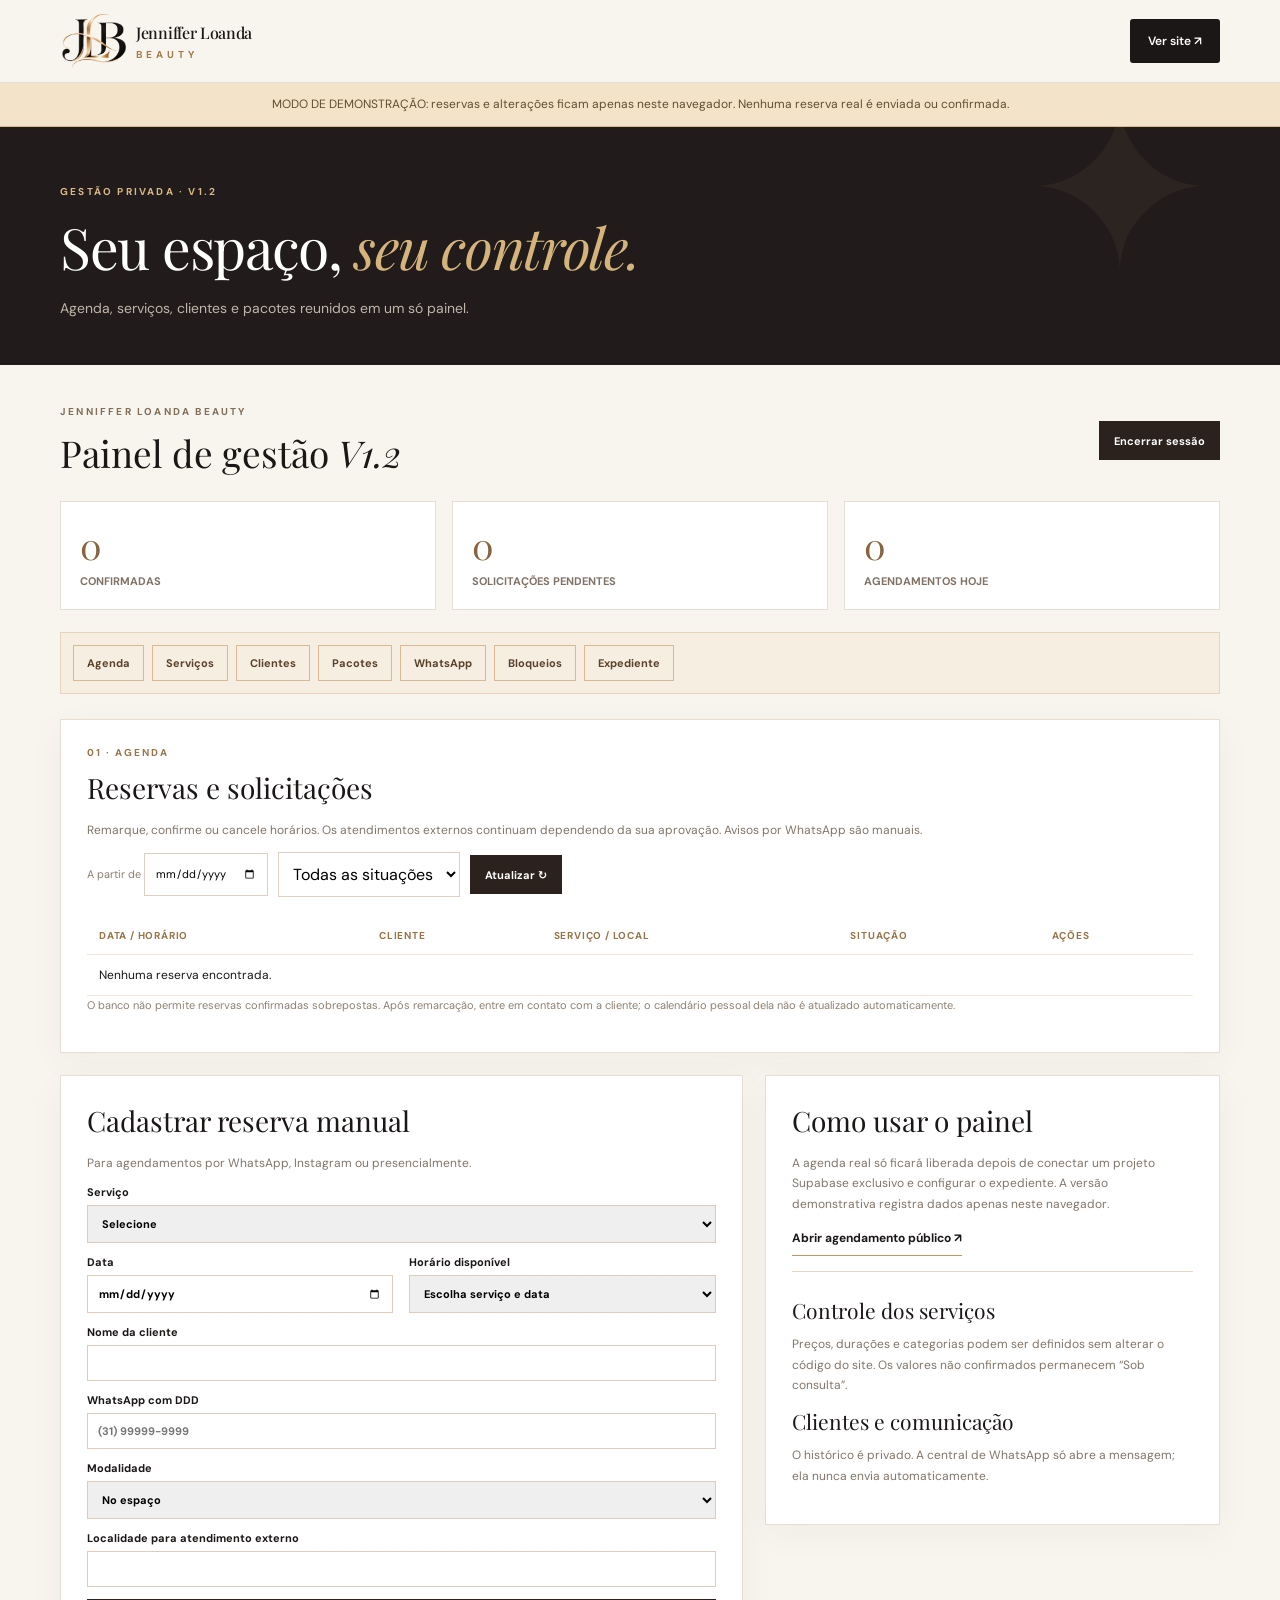
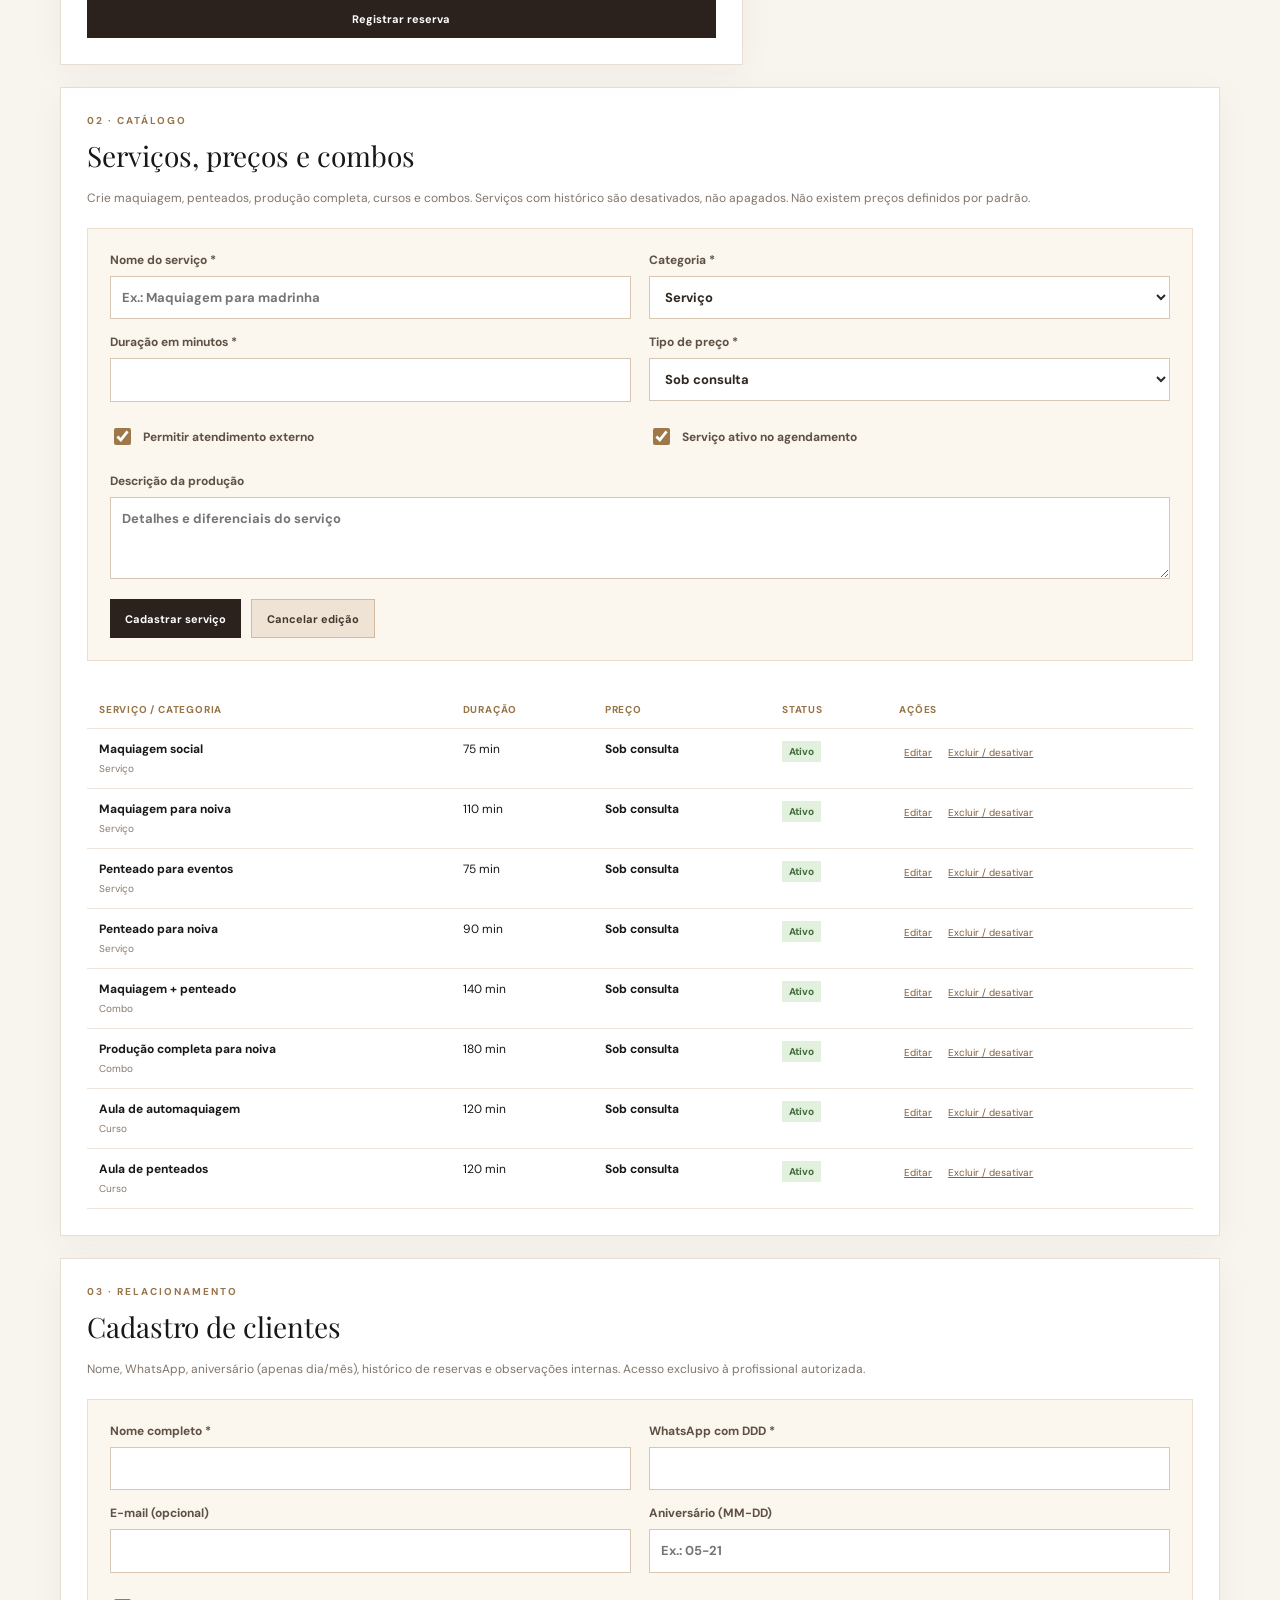
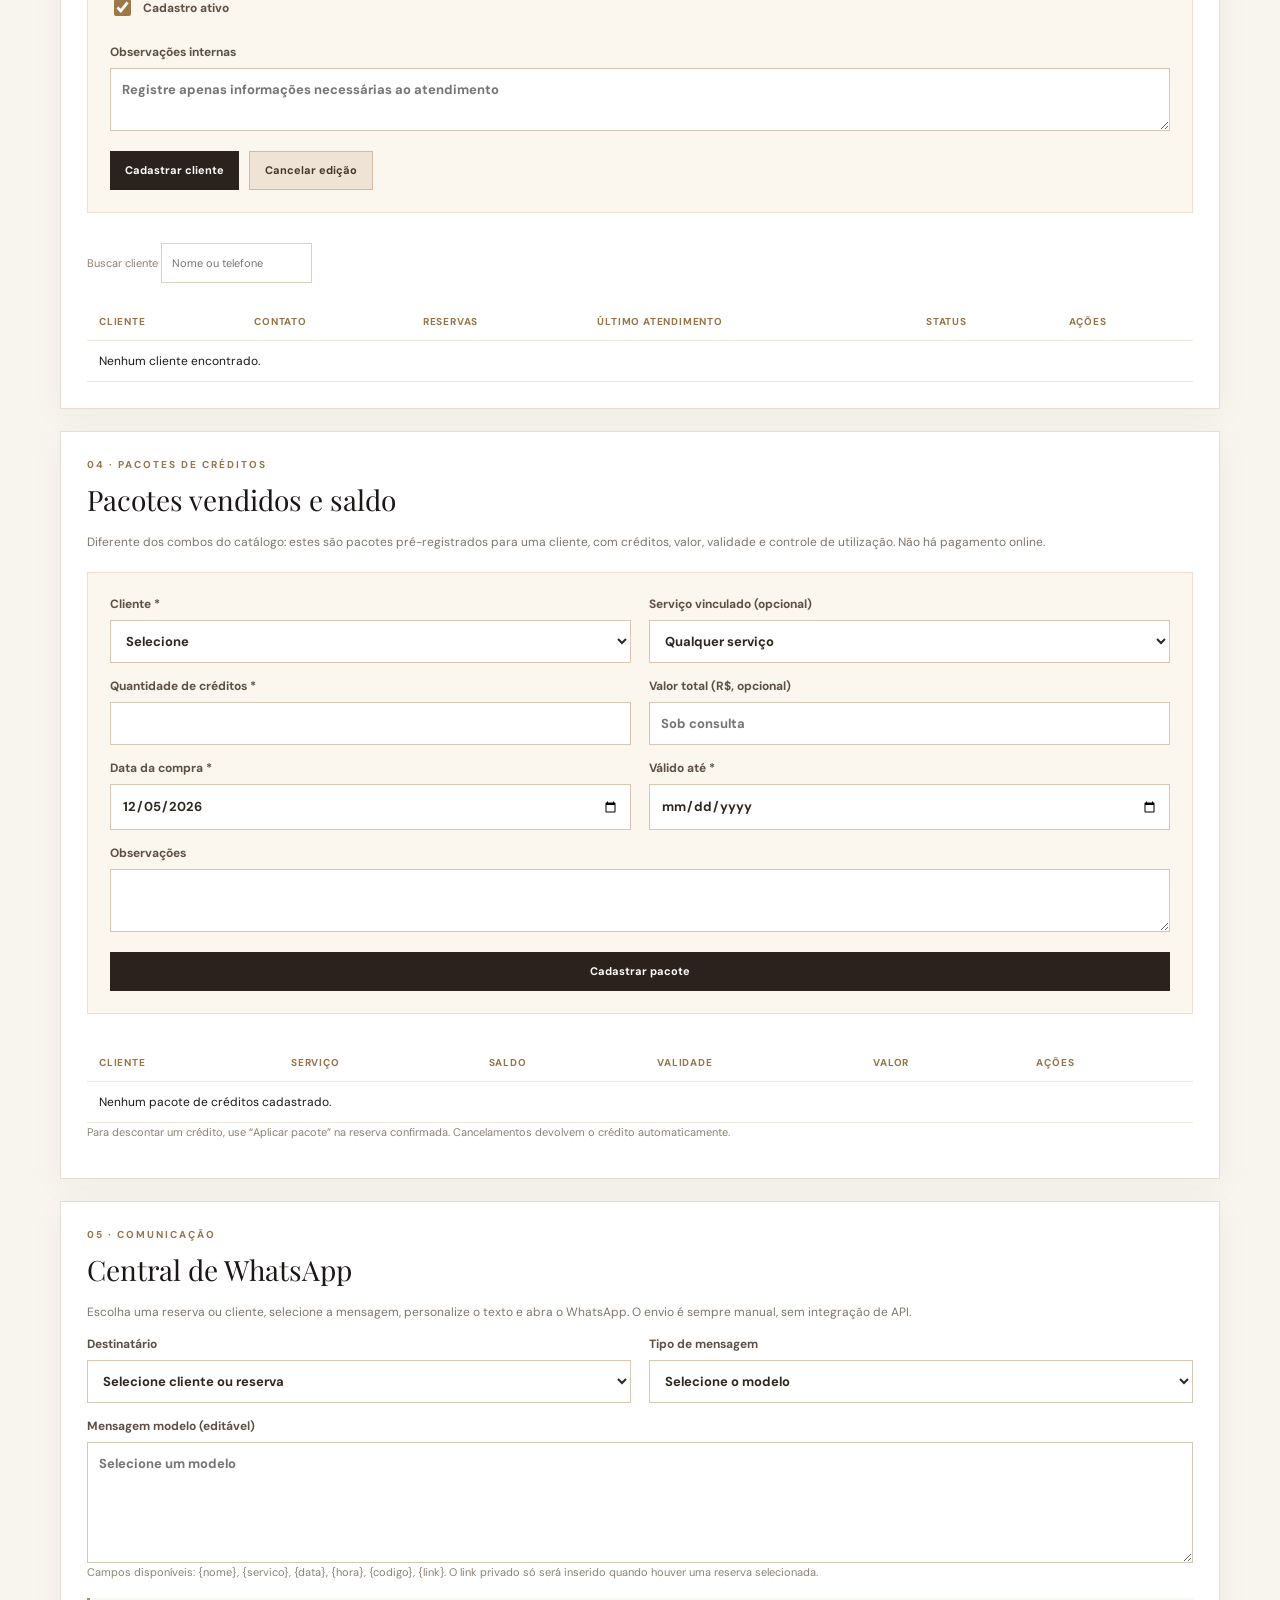
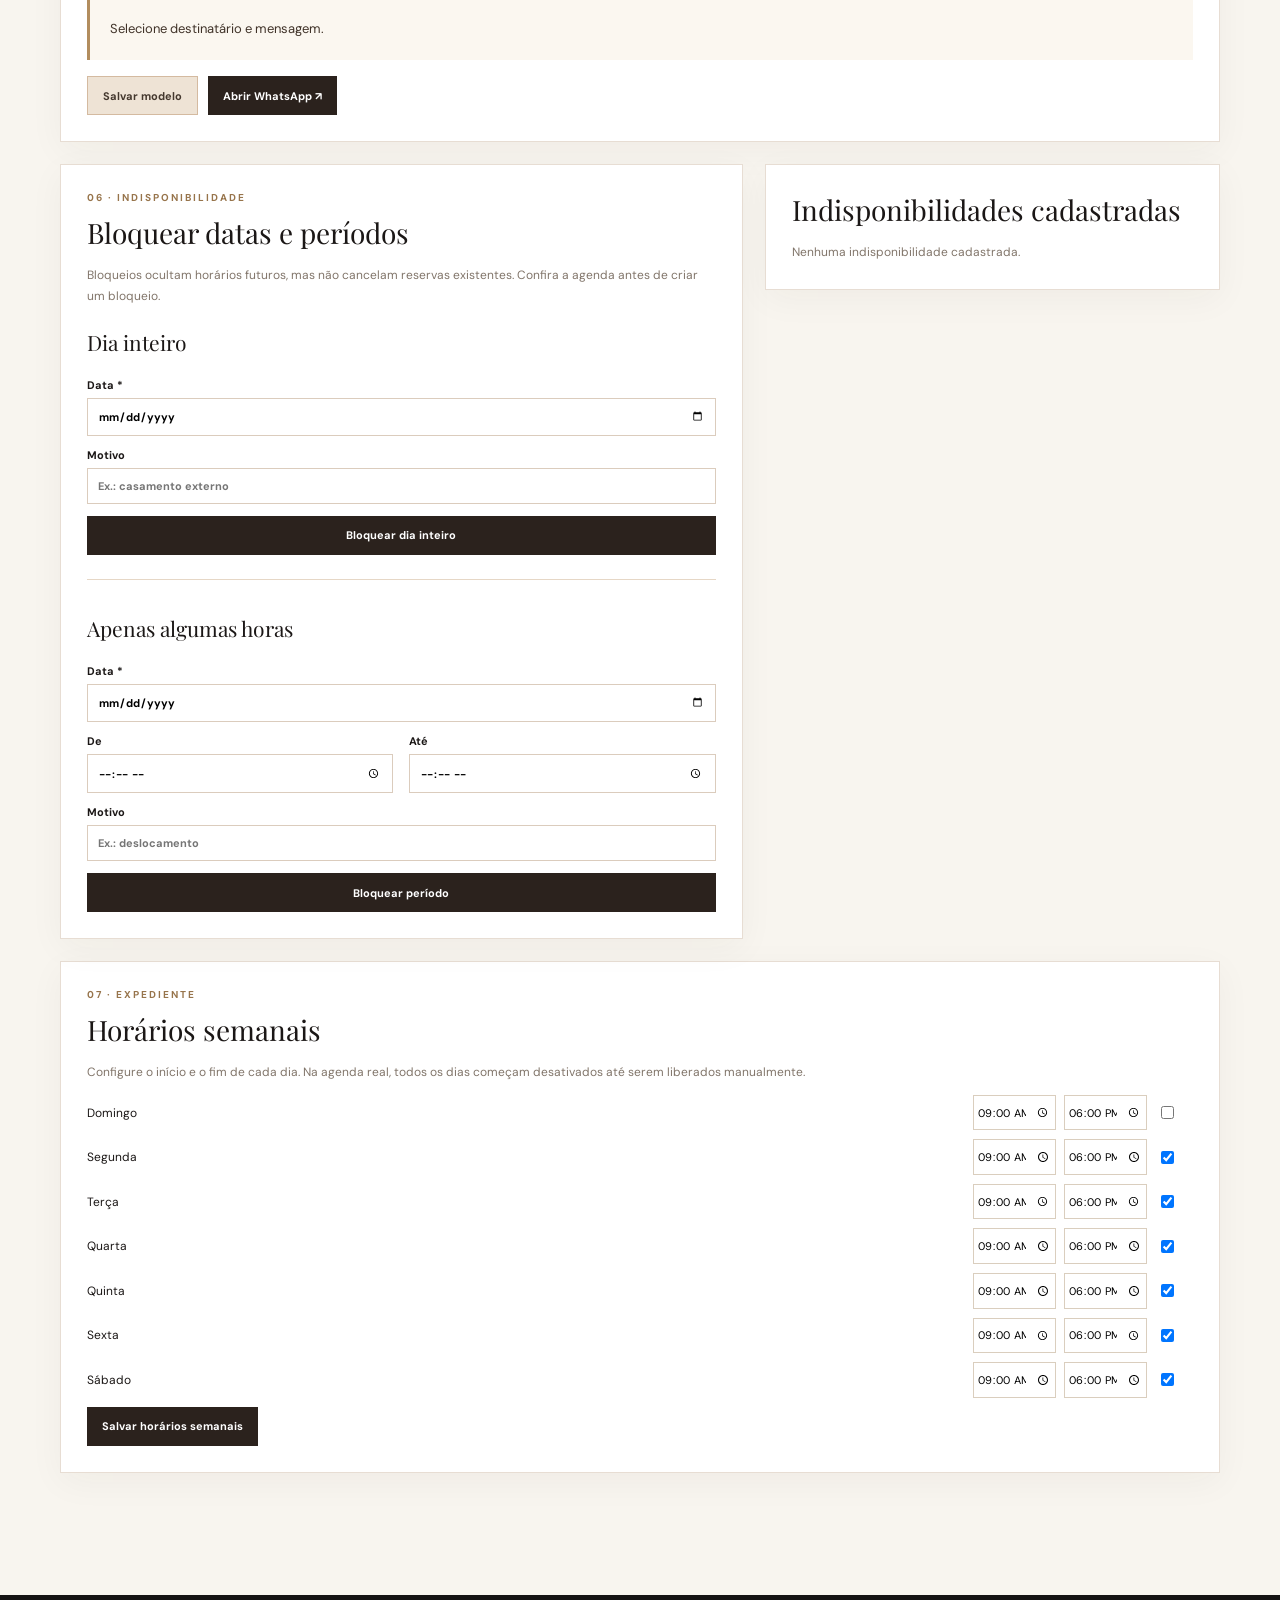
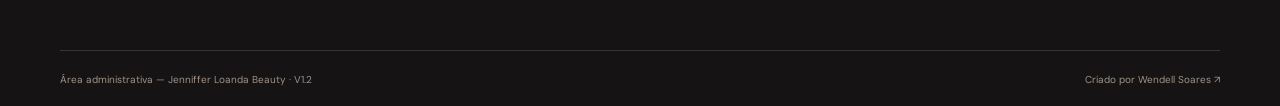
==== admin.html @ 0d405745 "Add files via upload" ====
<!doctype html>
<html lang="pt-BR"><head><meta charset="utf-8"><meta name="viewport" content="width=device-width,initial-scale=1"><meta name="robots" content="noindex,nofollow"><meta name="theme-color" content="#171416"><title>Painel V1.2 | Jenniffer Loanda Beauty</title><link rel="icon" href="assets/favicon.png"><link href="https://fonts.googleapis.com/css2?family=DM+Sans:wght@400;500;600;700&family=Playfair+Display:ital,wght@0,400;0,500;1,400&display=swap" rel="stylesheet"><link rel="stylesheet" href="style.css"><script src="config.js" defer></script><script src="shared.js" defer></script><script src="admin.js" defer></script></head>
<body><header class="header"><div class="container head-inner"><a class="identity" href="index.html"><img src="assets/logo-jlb.png" alt="JLB"><span><strong>Jenniffer Loanda</strong><small>BEAUTY</small></span></a><a class="nav-cta" href="index.html">Ver site ↗</a></div></header>
<div id="demoBanner" class="demo-banner" hidden></div><div class="app-hero"><div class="container"><div class="eyebrow">GESTÃO PRIVADA · V1.2</div><h1>Seu espaço, <em>seu controle.</em></h1><p>Agenda, serviços, clientes e pacotes reunidos em um só painel.</p></div></div>
<main class="container admin-main">
<section class="admin-card" id="loginCard" style="max-width:530px;margin:0 auto 30px"><h2>Acessar o painel</h2><p class="admin-note" id="loginInfo">Faça login com seu usuário autorizado no Supabase.</p><form id="loginForm" class="small-form"><label>E-mail<input type="email" id="adminEmail" autocomplete="username" required></label><label>Senha<input type="password" id="adminPassword" autocomplete="current-password" required></label><button type="submit" class="btn btn-gold">Entrar no painel ↗</button></form><p id="loginMessage" role="alert" class="notice error" hidden></p></section>
<section id="dashboard" hidden>
<div class="admin-header"><div><p class="eyebrow">JENNIFFER LOANDA BEAUTY</p><h1>Painel de gestão <em>V1.2</em></h1></div><button id="logoutBtn" type="button" class="mini-btn">Encerrar sessão</button></div>
<div class="admin-stats"><div class="stat"><strong id="statConfirmed">0</strong><span>CONFIRMADAS</span></div><div class="stat"><strong id="statPending">0</strong><span>SOLICITAÇÕES PENDENTES</span></div><div class="stat"><strong id="statToday">0</strong><span>AGENDAMENTOS HOJE</span></div></div>
<nav class="admin-section-nav" aria-label="Seções do painel"><a href="#agenda">Agenda</a><a href="#servicos-admin">Serviços</a><a href="#clientes-admin">Clientes</a><a href="#pacotes-admin">Pacotes</a><a href="#mensagens-admin">WhatsApp</a><a href="#bloqueios-admin">Bloqueios</a><a href="#expediente-admin">Expediente</a></nav>
<p id="adminMessage" class="notice" hidden role="status"></p>
<section class="admin-card" id="agenda"><div class="section-label">01 · AGENDA</div><h2>Reservas e solicitações</h2><p class="admin-note">Remarque, confirme ou cancele horários. Os atendimentos externos continuam dependendo da sua aprovação. Avisos por WhatsApp são manuais.</p><div class="admin-controls"><label class="small-note" for="filterDate">A partir de <input type="date" id="filterDate"></label><select id="filterStatus" aria-label="Filtrar situação"><option value="">Todas as situações</option><option value="confirmado">Confirmadas</option><option value="pendente">Pendentes</option><option value="cancelado">Canceladas</option><option value="concluido">Concluídas</option></select><button id="reloadBtn" type="button" class="mini-btn">Atualizar ↻</button></div>
<div class="table-wrap"><table class="admin-table"><thead><tr><th>Data / horário</th><th>Cliente</th><th>Serviço / local</th><th>Situação</th><th>Ações</th></tr></thead><tbody id="bookingRows"><tr><td colspan="5">Carregando...</td></tr></tbody></table></div><p class="small-note">O banco não permite reservas confirmadas sobrepostas. Após remarcação, entre em contato com a cliente; o calendário pessoal dela não é atualizado automaticamente.</p></section>
<div class="admin-grid admin-grid-top"><section class="admin-card"><h2>Cadastrar reserva manual</h2><p class="admin-note">Para agendamentos por WhatsApp, Instagram ou presencialmente.</p><form id="manualForm" class="small-form"><label>Serviço<select id="manualService" required><option value="">Selecione</option></select></label><div class="form-grid"><label>Data<input type="date" id="manualDate" required></label><label>Horário disponível<select id="manualTime" required><option value="">Escolha serviço e data</option></select></label></div><label>Nome da cliente<input id="manualName" required maxlength="100"></label><label>WhatsApp com DDD<input id="manualPhone" type="tel" required maxlength="20" placeholder="(31) 99999-9999"></label><label>Modalidade<select id="manualMode"><option value="espaco">No espaço</option><option value="externo">Atendimento externo — pendente</option></select></label><label>Localidade para atendimento externo<input id="manualAddress" maxlength="240"></label><button type="submit" class="mini-btn">Registrar reserva</button></form><p id="manualResult" class="notice" hidden></p></section>
<section class="admin-card"><h2>Como usar o painel</h2><p class="admin-note">A agenda real só ficará liberada depois de conectar um projeto Supabase exclusivo e configurar o expediente. A versão demonstrativa registra dados apenas neste navegador.</p><a class="text-link" href="agendar.html">Abrir agendamento público ↗</a><hr class="section-rule"><h3>Controle dos serviços</h3><p class="admin-note">Preços, durações e categorias podem ser definidos sem alterar o código do site. Os valores não confirmados permanecem “Sob consulta”.</p><h3>Clientes e comunicação</h3><p class="admin-note">O histórico é privado. A central de WhatsApp só abre a mensagem; ela nunca envia automaticamente.</p></section></div>

<section class="admin-card" id="servicos-admin"><div class="section-label">02 · CATÁLOGO</div><h2>Serviços, preços e combos</h2><p class="admin-note">Crie maquiagem, penteados, produção completa, cursos e combos. Serviços com histórico são desativados, não apagados. Não existem preços definidos por padrão.</p>
<form id="serviceForm" class="panel-form"><input type="hidden" id="serviceEditId"><div class="form-grid"><label>Nome do serviço *<input id="serviceName" maxlength="90" required placeholder="Ex.: Maquiagem para madrinha"></label><label>Categoria *<select id="serviceCategory"><option value="servico">Serviço</option><option value="pacote">Combo / pacote de produção</option><option value="curso">Curso / aula</option></select></label><label>Duração em minutos *<input id="serviceDuration" type="number" min="15" max="480" step="5" required></label><label>Tipo de preço *<select id="servicePriceType"><option value="consulta">Sob consulta</option><option value="fixo">Preço fixo</option><option value="apartir">A partir de</option></select></label><label id="serviceValueField" hidden>Valor (R$) *<input id="servicePrice" inputmode="decimal" placeholder="0,00"></label><label class="toggle-line"><input id="serviceExternal" type="checkbox" checked> Permitir atendimento externo</label><label class="toggle-line"><input id="serviceActive" type="checkbox" checked> Serviço ativo no agendamento</label><label class="full">Descrição da produção<textarea id="serviceDescription" maxlength="600" rows="3" placeholder="Detalhes e diferenciais do serviço"></textarea></label></div><div class="panel-actions"><button class="mini-btn" type="submit" id="saveService">Cadastrar serviço</button><button class="mini-btn subtle" type="button" id="resetService">Cancelar edição</button></div></form>
<div class="table-wrap"><table class="admin-table"><thead><tr><th>Serviço / categoria</th><th>Duração</th><th>Preço</th><th>Status</th><th>Ações</th></tr></thead><tbody id="serviceRows"></tbody></table></div></section>

<section class="admin-card" id="clientes-admin"><div class="section-label">03 · RELACIONAMENTO</div><h2>Cadastro de clientes</h2><p class="admin-note">Nome, WhatsApp, aniversário (apenas dia/mês), histórico de reservas e observações internas. Acesso exclusivo à profissional autorizada.</p>
<form id="clientFormAdmin" class="panel-form"><input type="hidden" id="clientEditId"><div class="form-grid"><label>Nome completo *<input id="clientAdminName" maxlength="100" required></label><label>WhatsApp com DDD *<input id="clientAdminPhone" type="tel" maxlength="20" required></label><label>E-mail (opcional)<input id="clientAdminEmail" type="email" maxlength="150"></label><label>Aniversário (MM-DD)<input id="clientBirthday" inputmode="numeric" maxlength="5" placeholder="Ex.: 05-21"></label><label class="toggle-line"><input id="clientAdminActive" type="checkbox" checked> Cadastro ativo</label><label class="full">Observações internas<textarea id="clientAdminNotes" rows="2" maxlength="500" placeholder="Registre apenas informações necessárias ao atendimento"></textarea></label></div><div class="panel-actions"><button class="mini-btn" type="submit" id="saveClient">Cadastrar cliente</button><button type="button" class="mini-btn subtle" id="resetClient">Cancelar edição</button></div></form>
<div class="admin-controls"><label class="small-note" for="clientSearch">Buscar cliente <input type="search" id="clientSearch" placeholder="Nome ou telefone"></label></div><div class="table-wrap"><table class="admin-table"><thead><tr><th>Cliente</th><th>Contato</th><th>Reservas</th><th>Último atendimento</th><th>Status</th><th>Ações</th></tr></thead><tbody id="clientRows"></tbody></table></div></section>

<section class="admin-card" id="pacotes-admin"><div class="section-label">04 · PACOTES DE CRÉDITOS</div><h2>Pacotes vendidos e saldo</h2><p class="admin-note">Diferente dos combos do catálogo: estes são pacotes pré-registrados para uma cliente, com créditos, valor, validade e controle de utilização. Não há pagamento online.</p>
<form id="packageForm" class="panel-form"><div class="form-grid"><label>Cliente *<select id="packageClient" required><option value="">Selecione</option></select></label><label>Serviço vinculado (opcional)<select id="packageService"><option value="">Qualquer serviço</option></select></label><label>Quantidade de créditos *<input id="packageCredits" type="number" min="1" max="100" required></label><label>Valor total (R$, opcional)<input id="packageValue" inputmode="decimal" placeholder="Sob consulta"></label><label>Data da compra *<input id="packagePurchase" type="date" required></label><label>Válido até *<input id="packageExpiry" type="date" required></label><label class="full">Observações<textarea id="packageNotes" maxlength="400" rows="2"></textarea></label></div><button type="submit" class="mini-btn">Cadastrar pacote</button></form>
<div class="table-wrap"><table class="admin-table"><thead><tr><th>Cliente</th><th>Serviço</th><th>Saldo</th><th>Validade</th><th>Valor</th><th>Ações</th></tr></thead><tbody id="packageRows"></tbody></table></div><p class="small-note">Para descontar um crédito, use “Aplicar pacote” na reserva confirmada. Cancelamentos devolvem o crédito automaticamente.</p></section>

<section class="admin-card" id="mensagens-admin"><div class="section-label">05 · COMUNICAÇÃO</div><h2>Central de WhatsApp</h2><p class="admin-note">Escolha uma reserva ou cliente, selecione a mensagem, personalize o texto e abra o WhatsApp. O envio é sempre manual, sem integração de API.</p><div class="form-grid"><label>Destinatário<select id="messageTarget"><option value="">Selecione uma cliente ou reserva</option></select></label><label>Tipo de mensagem<select id="messageTemplate"><option value="">Selecione o modelo</option></select></label><label class="full">Mensagem modelo (editável)<textarea id="messageText" rows="5" maxlength="1200" placeholder="Selecione um modelo"></textarea></label></div><p class="small-note">Campos disponíveis: {nome}, {servico}, {data}, {hora}, {codigo}, {link}. O link privado só será inserido quando houver uma reserva selecionada.</p><div class="message-preview" id="messagePreview">Selecione destinatário e modelo.</div><div class="panel-actions"><button type="button" id="saveTemplate" class="mini-btn subtle">Salvar modelo</button><button type="button" id="openWhatsapp" class="mini-btn">Abrir WhatsApp ↗</button></div></section>

<div class="admin-grid" id="bloqueios-admin"><section class="admin-card"><div class="section-label">06 · INDISPONIBILIDADE</div><h2>Bloquear datas e períodos</h2><p class="admin-note">Bloqueios ocultam horários futuros, mas não cancelam reservas existentes. Confira a agenda antes de criar um bloqueio.</p><form id="blockForm" class="small-form"><h3>Dia inteiro</h3><label>Data *<input type="date" id="blockDate" required></label><label>Motivo<input id="blockReason" maxlength="150" placeholder="Ex.: casamento externo"></label><button type="submit" class="mini-btn">Bloquear dia inteiro</button></form><hr class="section-rule"><form id="partialBlockForm" class="small-form"><h3>Apenas algumas horas</h3><label>Data *<input type="date" id="partialBlockDate" required></label><div class="form-grid"><label>De<input id="partialBlockStart" type="time" required></label><label>Até<input id="partialBlockEnd" type="time" required></label></div><label>Motivo<input id="partialBlockReason" maxlength="150" placeholder="Ex.: deslocamento"></label><button type="submit" class="mini-btn">Bloquear período</button></form></section><section class="admin-card"><h2>Indisponibilidades cadastradas</h2><div id="blocksList" class="admin-note">Nenhuma data bloqueada.</div></section></div>
<section class="admin-card" id="expediente-admin"><div class="section-label">07 · EXPEDIENTE</div><h2>Horários semanais</h2><p class="admin-note">Configure o início e o fim de cada dia. Na agenda real, todos os dias começam desativados até serem liberados manualmente.</p><form id="hoursForm"><div id="hoursRows"></div><button type="submit" class="mini-btn">Salvar horários semanais</button></form></section>
</section></main>
<dialog id="rescheduleDialog" class="admin-dialog"><form id="rescheduleForm" class="small-form"><h2>Remarcar atendimento</h2><p id="rescheduleInfo" class="admin-note"></p><input type="hidden" id="rescheduleId"><label>Nova data *<input id="rescheduleDate" type="date" required></label><label>Novo horário *<input id="rescheduleTime" type="time" step="1800" required></label><p class="small-note">Será usado o tempo de atendimento já reservado. O sistema verifica expediente, bloqueios e conflitos.</p><div class="panel-actions"><button class="mini-btn" type="submit">Salvar remarcação</button><button class="mini-btn subtle" type="button" id="closeReschedule">Fechar</button></div></form></dialog>
<footer class="footer"><div class="container footer-bottom"><span>Área administrativa — Jenniffer Loanda Beauty · V1.2</span><span>Criado por <a href="https://wendellsoares.jor.br" target="_blank" rel="noopener noreferrer">Wendell Soares ↗</a></span></div></footer></body></html>
---- style.css ----
:root{--ink:#1b1716;--black:#121011;--wine:#42302d;--gold:#b79256;--gold2:#dbbb84;--paper:#f8f5ef;--cream:#f1e9df;--white:#fff;--muted:#746b65;--line:#e4dbd0;--radius:16px;--serif:'Playfair Display',Georgia,serif;--sans:'DM Sans',system-ui,sans-serif}
*{box-sizing:border-box}html{scroll-behavior:smooth;scroll-padding-top:100px}body{margin:0;font-family:var(--sans);background:var(--paper);color:var(--ink);-webkit-font-smoothing:antialiased}a{color:inherit;text-decoration:none}button,input,select,textarea{font:inherit}button{cursor:pointer}button:disabled{cursor:not-allowed;opacity:.45}img{max-width:100%;display:block}h1,h2,h3,p{margin-top:0}h1,h2,h3{font-weight:500}em{font-family:var(--serif);font-weight:400}::selection{background:#ddc69f;color:#171416}.skip-link{position:absolute;left:-999px;top:8px;padding:12px;background:white;z-index:999}.skip-link:focus{left:12px}.container{width:min(1160px,calc(100% - 44px));margin:auto}.header{background:rgba(248,245,239,.97);position:sticky;top:0;z-index:50;border-bottom:1px solid rgba(70,50,43,.11);backdrop-filter:blur(14px)}.head-inner{display:flex;align-items:center;justify-content:space-between;min-height:82px;gap:20px}.identity{display:flex;align-items:center;gap:8px;flex-shrink:0}.identity img{object-fit:contain;width:68px;height:54px}.identity span{display:flex;flex-direction:column;gap:5px}.identity strong{font:500 16px var(--serif);letter-spacing:-.3px}.identity small{font:700 10px var(--sans);letter-spacing:4px;color:#a37b4b}.nav{display:flex;align-items:center;gap:27px}.nav>a:not(.nav-cta){font-size:12px;font-weight:600;transition:color .2s}.nav>a:not(.nav-cta):hover{color:var(--gold)}.nav-cta{font:600 12px var(--sans);padding:14px 18px;background:var(--ink);color:var(--white);border-radius:3px;transition:background .2s}.nav-cta:hover{background:#4b3b32}.menu-toggle{display:none;background:none;border:1px solid var(--line);border-radius:8px;font-size:23px;padding:5px 12px}.hero{background:linear-gradient(115deg,#f8f4ec 0%,#f8f4ec 63%,#e9dfd2 63%);position:relative;overflow:hidden}.hero-grid{display:grid;grid-template-columns:1.07fr .93fr;gap:55px;align-items:center;min-height:630px;padding:65px 0 73px}.hero-copy{position:relative;z-index:1}.eyebrow{font-size:10px;font-weight:700;letter-spacing:2.2px;color:#816e58;display:flex;align-items:center;gap:13px}.eyebrow-line{width:26px;height:1px;background:#a88a61}.eyebrow.gold{color:#ad8751}.hero h1{font-family:var(--serif);font-size:clamp(47px,5.2vw,77px);line-height:1.16;letter-spacing:-2.9px;max-width:650px;margin:24px 0}.hero h1 em{color:#a88352}.hero-copy>p{max-width:480px;line-height:1.95;color:#655b54;font-size:15px}.hero-actions{display:flex;align-items:center;gap:30px;margin:30px 0 40px}.btn{display:inline-flex;gap:27px;align-items:center;justify-content:center;min-height:53px;padding:15px 23px;text-transform:none;font-size:13px;font-weight:700;border:1px solid transparent;transition:transform .2s,background .2s}.btn:hover{transform:translateY(-2px)}.btn-gold{background:#a78654;color:white}.btn-gold:hover{background:#8b6a3f}.text-link{border-bottom:1px solid #b7986c;padding:9px 0;font-weight:700;font-size:12px}.text-link span{margin-left:8px}.hero-meta{display:flex;flex-wrap:wrap;gap:14px;color:#75665d;font-size:11px}.hero-visual{position:relative;justify-self:end;width:100%;max-width:470px;padding:17px}.hero-photo{height:490px;border-radius:240px 240px 5px 5px;overflow:hidden;box-shadow:0 20px 70px #382d2426;position:relative;z-index:1}.hero-photo img{width:100%;height:100%;object-fit:cover;object-position:center 35%}.hero-outline{position:absolute;inset:0 0 34px 35px;border:1px solid #bd9b65;border-radius:240px 240px 5px 5px}.hero-tag{position:absolute;bottom:23px;left:-40px;z-index:2;background:var(--ink);color:white;padding:18px 24px;display:flex;gap:13px;align-items:center;box-shadow:0 13px 25px #0002;font:12px/1.6 var(--sans)}.hero-tag strong{font-family:var(--serif);font-size:18px;font-weight:400}.mini-star{font-size:27px;color:#c9a76c}.hero-index{position:absolute;right:30px;bottom:18px;color:#ac9988;letter-spacing:3px;font-size:9px}.intro-strip{background:#191515;color:#e5d3b5}.strip-inner{display:flex;align-items:center;justify-content:space-around;padding:18px 0;gap:14px}.strip-inner span{font-size:10px;letter-spacing:1.9px;font-weight:700}.strip-inner i{font-style:normal;color:#c59d65;font-size:12px}.section{padding:100px 0}.section-head{display:flex;justify-content:space-between;align-items:end;gap:40px;margin-bottom:38px}.section h2{font:400 clamp(34px,4vw,55px)/1.24 var(--serif);letter-spacing:-1.6px;margin:13px 0 0}.section h2 em{color:#ac8553}.section-head>p{max-width:360px;color:var(--muted);line-height:1.9;font-size:14px;margin:0}.services{background:#fffdfa}.service-grid{display:grid;grid-template-columns:repeat(4,1fr);gap:16px}.service-card{display:flex;min-height:325px;flex-direction:column;background:#f7f2ea;padding:25px 24px 20px;position:relative;overflow:hidden;border:1px solid #eee5d8;transition:transform .25s,box-shadow .25s}.service-card:hover{transform:translateY(-5px);box-shadow:0 14px 35px #32231b13}.service-card.feature{background:#221b18;color:#fff;border-color:#221b18}.service-number{font-size:11px;letter-spacing:1px;color:#a5895f}.service-art{font:96px var(--serif);color:#d8c8b4;text-align:right;line-height:.9;opacity:.6;min-height:82px}.feature .service-art{color:#b79256}.service-body{margin-top:auto}.kicker{font-size:10px;color:#a98657;letter-spacing:1.8px;font-weight:700}.service-card h3{font:400 22px/1.3 var(--serif);margin:9px 0}.service-card p:not(.kicker){font-size:12px;line-height:1.8;color:#7b6f66}.service-card.feature p:not(.kicker){color:#d2c8bf}.service-card a{display:flex;justify-content:space-between;border-top:1px solid #d8c8b4;margin-top:17px;padding-top:14px;font-size:11px;font-weight:700}.feature a{border-color:#54453a}.service-card a:hover{color:#bc945a}.course-banner{background:#f3e9dc;border:1px solid #e3d3bf;padding:28px 36px;display:flex;align-items:center;gap:25px;margin-top:17px}.course-banner .course-symbol{color:#b48b54;font:48px var(--serif)}.course-banner>div{flex:1}.course-banner h3{font:400 24px var(--serif);margin:4px 0}.course-banner p:not(.kicker){margin:0;font-size:12px;color:#827267}.btn-outline{border-color:#a4875f;color:#77562d;white-space:nowrap}.portfolio{background:#f1eae1}.portfolio-grid{display:grid;grid-template-columns:1.25fr 1fr 1fr;grid-template-rows:250px 250px;gap:13px}.port-item{margin:0;position:relative;overflow:hidden;background:#e1d3c4}.port-item.big{grid-row:span 2}.port-item img{width:100%;height:100%;object-fit:cover;transition:transform .5s}.port-item:hover img{transform:scale(1.04)}.port-item:after{content:"";position:absolute;inset:50% 0 0;background:linear-gradient(transparent,#150e0c9c)}.port-item figcaption{position:absolute;z-index:1;left:22px;bottom:19px;color:white;display:flex;flex-direction:column;gap:5px}.port-item figcaption span{font-size:9px;letter-spacing:1.8px;font-weight:700}.port-item figcaption strong{font:400 20px var(--serif)}.media-disclaimer{margin:14px 0 0;color:#776c65;font-size:11px;line-height:1.6}.portfolio-cta{text-align:right;margin-top:20px}.experience{background:#fffdfa}.experience-grid{display:grid;grid-template-columns:1fr 1fr;gap:100px;align-items:center}.experience-side p{font-size:14px;color:var(--muted);line-height:2;max-width:440px;margin:26px 0}.experience-steps{border-top:1px solid var(--line)}.experience-steps>div{display:grid;grid-template-columns:55px 1fr;column-gap:8px;border-bottom:1px solid var(--line);padding:27px 0}.experience-steps span{grid-row:span 2;font:400 29px var(--serif);color:var(--gold)}.experience-steps h3{font:400 25px var(--serif);margin-bottom:7px}.experience-steps p{font-size:13px;color:#81756d;line-height:1.8;margin:0}.faq{background:#f3ede5}.faq-grid{display:grid;grid-template-columns:.85fr 1.15fr;gap:100px}.faq-grid>div>p{color:var(--muted);line-height:1.9;font-size:14px;margin-top:26px;max-width:340px}.faq-list{border-top:1px solid #d9cfc2}.faq-list details{border-bottom:1px solid #d9cfc2;padding:22px 0}.faq-list summary{cursor:pointer;font-size:14px;font-weight:700;position:relative;padding-right:35px;list-style:none}.faq-list summary::-webkit-details-marker{display:none}.faq-list summary:after{content:'+';position:absolute;right:9px;font-weight:400;font-size:23px;top:-4px;color:#a58761}.faq-list details[open] summary:after{content:'−'}.faq-list p{color:var(--muted);font-size:13px;line-height:1.9;margin:18px 20px 0 0}.end-cta{background:linear-gradient(135deg,#241a18,#3c2d2b);color:white;text-align:center;padding:95px 0}.end-cta .eyebrow{justify-content:center;color:#d5b37b}.end-cta h2{font:400 clamp(40px,5vw,72px) var(--serif);letter-spacing:-2px;margin:17px 0}.end-cta h2 em{color:#e3bf88}.end-cta p{color:#c9b9af;margin-bottom:28px}.btn-light{background:#f3e9dc;color:#3b2e27}.footer{background:#151313;color:#e6ddd5;padding:55px 0 20px}.footer-grid{display:grid;grid-template-columns:1.8fr 1fr 1fr;gap:30px;padding-bottom:55px}.foot-brand strong{color:white}.footer-grid>div{display:flex;flex-direction:column;gap:12px;font-size:12px;color:#b6aaa0}.footer-grid b{font-size:11px;letter-spacing:1.4px;color:#d2b58b;margin-bottom:5px}.footer-grid a:hover,.footer-bottom a:hover{color:#dbc096}.footer-bottom{display:flex;gap:25px;justify-content:space-between;flex-wrap:wrap;border-top:1px solid #3b3532;padding-top:22px;font-size:10px;color:#9f9389}.subtle-link{opacity:.7}
/* Agendamento & admin */
.app-hero{background:#211b1b;color:white;padding:58px 0 44px;position:relative;overflow:hidden}.app-hero:after{content:'✦';font-size:230px;color:#c6a77b11;position:absolute;right:5%;top:-85px}.app-hero .eyebrow{color:#d9b888}.app-hero h1{font:400 clamp(38px,4.5vw,57px)/1.15 var(--serif);letter-spacing:-1.3px;margin:16px 0}.app-hero h1 em{color:#d4b47a}.app-hero p{color:#c1b5ab;font-size:14px;line-height:1.8;margin:0;max-width:600px}.app-layout{display:grid;grid-template-columns:minmax(0,1fr) 310px;gap:28px;align-items:start;padding-top:48px;padding-bottom:100px}.booking-shell,.side-card,.admin-card{background:white;border:1px solid #e7ddd3;box-shadow:0 9px 34px #3425180b}.booking-shell{padding:32px}.steps{list-style:none;display:grid;grid-template-columns:repeat(4,1fr);gap:8px;margin:0 0 35px;padding:0}.steps li{border-top:2px solid #e6dfd7;padding:11px 0 0;color:#afa59d;display:flex;align-items:center;gap:8px;font-weight:700;letter-spacing:1px;font-size:10px}.steps li span{font:400 20px var(--serif)}.steps li.active{border-color:#ad8959;color:#755636}.steps li.done{border-color:#605146;color:#605146}.wizard-panel{display:none;animation:show .2s ease}.wizard-panel.active{display:block}@keyframes show{from{opacity:.2;transform:translateY(7px)}to{opacity:1;transform:none}}.form-kicker{font-size:10px;font-weight:700;color:#ab8753;letter-spacing:1.7px}.form-title{font:400 29px var(--serif);margin:12px 0 9px}.form-sub{font-size:13px;color:#84796f;line-height:1.7;margin-bottom:23px}.choice-grid{display:grid;grid-template-columns:1fr 1fr;gap:12px}.choice{display:flex;flex-direction:column;gap:9px;border:1px solid #e5d8ca;background:#fffaf3;text-align:left;padding:20px;min-height:121px;transition:border .2s,background .2s}.choice:hover,.choice.selected,.mode-choice.selected{border-color:#ac8958;background:#f4eadc}.choice span{font:400 18px/1.28 var(--serif)}.choice small{font-size:11px;line-height:1.5;color:#8c7e73}.choice .choice-bottom{display:flex;align-items:center;justify-content:space-between;margin-top:auto;font-size:10px;font-weight:700;color:#a38357}.choice .choice-tag{font-size:9px;letter-spacing:.7px;color:#a8895c}.mode-grid{display:grid;grid-template-columns:1fr 1fr;gap:12px}.mode-choice{border:1px solid #e5d8ca;background:#fffaf3;padding:22px;text-align:left;min-height:137px}.mode-choice .mode-icon{display:block;color:#aa8b5f;font-size:30px;margin-bottom:10px}.mode-choice strong{display:block;font:400 19px var(--serif);margin-bottom:7px}.mode-choice small{display:block;color:var(--muted);line-height:1.6}.date-header{display:flex;align-items:center;justify-content:space-between;gap:15px;margin:18px 0}.date-header strong{font:400 20px var(--serif);text-transform:capitalize}.date-arrows{display:flex;gap:7px}.date-arrows button{background:white;border:1px solid #dfd2c3;width:37px;height:36px}.days-strip{display:grid;grid-template-columns:repeat(7,1fr);gap:7px;margin-bottom:26px}.day-pill{display:flex;align-items:center;flex-direction:column;gap:10px;padding:13px 3px;background:#f7f1e8;border:1px solid transparent;color:#332e29}.day-pill small{font-size:9px;letter-spacing:1px}.day-pill strong{font:400 19px var(--serif)}.day-pill.selected{background:#2b211e;color:white;border-color:#2b211e}.day-pill:disabled{opacity:.28}.period-label{font-size:10px;font-weight:700;letter-spacing:1.8px;color:#ab8753;margin:16px 0 12px}.time-buttons{display:grid;grid-template-columns:repeat(5,1fr);gap:8px}.time-slot{background:#f9f5ef;border:1px solid #eaded2;padding:12px 5px;font-weight:600;font-size:12px}.time-slot.selected{background:#2b211e;color:white;border-color:#2b211e}.empty-note{padding:28px 15px;text-align:center;background:#faf6f0;border:1px dashed #ddcdb9;font-size:13px;color:#7b6f64;line-height:1.7}.wizard-actions{display:flex;justify-content:space-between;align-items:center;gap:15px;border-top:1px solid #eee5dc;margin-top:32px;padding-top:22px}.wizard-actions button{border:0}.back-btn{background:none;padding:10px;font-weight:700;color:#7c6a58}.next-btn{background:#2a211f;color:white;padding:15px 24px;min-width:180px;text-transform:uppercase;font-size:11px;letter-spacing:1px;font-weight:700}.next-btn:not(:disabled):hover{background:#986d42}.summary-rows{border:1px solid #e9ded2;padding:15px 23px;background:#faf7f2;margin-bottom:23px}.summary-row{padding:12px 0;display:flex;justify-content:space-between;gap:15px;border-bottom:1px solid #e9ded2;font-size:13px}.summary-row:last-child{border:0}.summary-row span{color:#85766a}.summary-row strong{text-align:right;color:#2d2722}.form-grid{display:grid;grid-template-columns:1fr 1fr;gap:16px}.field{display:flex;flex-direction:column;gap:7px;margin-bottom:16px}.field.full{grid-column:1/-1}.field label,.field>span{font-weight:700;font-size:11px;color:#66584d;letter-spacing:.4px}.field input,.field select,.field textarea{width:100%;border:1px solid #ded4c9;border-radius:0;padding:12px 14px;background:white;font-size:14px;color:#211b18}.field textarea{min-height:90px;resize:vertical}.field input:focus,.field textarea:focus,.field select:focus{outline:2px solid #b49161;outline-offset:1px}.consent{display:flex;gap:12px;align-items:flex-start;color:#796f66;font-size:12px;line-height:1.7}.consent input{margin-top:3px;accent-color:#a8895a}.notice{padding:13px 15px;border:1px solid #e1c8a8;background:#fff5e5;font-size:12px;color:#634e34;line-height:1.65;margin:16px 0}.notice.error{background:#fff0ed;border-color:#eab2aa;color:#8f3a2f}.notice.success{background:#f0f5ed;border-color:#b5d4a9;color:#466043}.notice[hidden],.wizard-actions[hidden],.form-extra[hidden]{display:none}.side-card{padding:26px;position:sticky;top:108px}.side-card .side-symbol{font:50px var(--serif);color:#ba955e}.side-card h3{font:400 27px var(--serif);margin:10px 0}.side-card p{font-size:13px;color:var(--muted);line-height:1.9}.side-card hr{border:0;border-top:1px solid #ebdfd2;margin:22px 0}.side-card .side-li{display:flex;gap:11px;margin:13px 0;font-size:12px;line-height:1.6}.side-card .side-li b{color:#b38d59}.side-card a:not(.btn){font-size:12px;font-weight:700;border-bottom:1px solid #a68b67;padding-bottom:6px}.demo-banner{background:#f3e4c9;color:#624d31;border-bottom:1px solid #d9bb8a;padding:12px 22px;text-align:center;font-size:12px;line-height:1.6}.demo-banner[hidden]{display:none}.success-mark{font:55px var(--serif);color:#8b704a}.confirmed-box{text-align:center;padding:5px 0 20px}.confirmed-box h2{font:400 36px var(--serif);margin:10px 0}.confirmed-box p{color:var(--muted);line-height:1.8;font-size:13px}.confirmed-box .btn{margin-top:24px}.small-note{font-size:11px;line-height:1.7;color:#8d8073}.single-layout{max-width:760px;margin:50px auto 90px;padding:0 22px}.single-layout .booking-shell{min-height:260px}.single-layout h2{font:400 32px var(--serif)}.admin-main{padding:40px 0 100px}.admin-card{padding:26px;margin-bottom:22px}.admin-card h2{font:400 28px var(--serif);margin-bottom:14px}.admin-header{display:flex;align-items:center;justify-content:space-between;gap:20px;margin-bottom:24px}.admin-header h1{font:400 37px var(--serif);margin:0}.admin-stats{display:grid;grid-template-columns:repeat(3,1fr);gap:16px;margin-bottom:22px}.stat{background:white;border:1px solid #e7ddd3;padding:19px}.stat strong{font:400 36px var(--serif);display:block;color:#88643e}.stat span{font-size:11px;color:#807267;font-weight:700}.admin-grid{display:grid;grid-template-columns:1.5fr 1fr;gap:22px;align-items:start}.table-wrap{overflow-x:auto}.admin-table{border-collapse:collapse;width:100%;min-width:530px}.admin-table td,.admin-table th{padding:12px;border-bottom:1px solid #efe5da;text-align:left;font-size:12px}.admin-table th{color:#977447;font-size:10px;letter-spacing:.8px;text-transform:uppercase}.admin-table td select{max-width:120px;border:1px solid #dfd1c0;background:white;padding:8px}.admin-table td small{display:block;color:#9c8c7b;margin-top:5px}.admin-table .muted{font-size:11px;color:#8d8277}.admin-controls{display:flex;gap:10px;flex-wrap:wrap;align-items:center;margin-bottom:20px}.admin-controls input,.admin-controls select{border:1px solid #dcd0c1;padding:10px;background:white}.mini-btn{background:#2b221d;border:0;color:white;font-size:11px;padding:11px 15px;font-weight:700}.small-form{display:grid;gap:12px}.small-form label{font-size:11px;font-weight:700;display:grid;gap:6px}.small-form input,.small-form select{padding:10px;border:1px solid #dbccbd;width:100%}.day-row{display:grid;grid-template-columns:1fr 83px 83px 38px;gap:8px;align-items:center;margin-bottom:9px}.day-row span{font-size:12px}.day-row input{width:100%;border:1px solid #dacebe;padding:8px 3px;font-size:11px}.day-row input[type=checkbox]{width:17px}.action-inline{background:none;border:0;color:#855f3a;text-decoration:underline;font-size:11px;padding:5px}.status-chip{display:inline-block;padding:4px 7px;background:#ede6d9;color:#70543b;font-size:10px;font-weight:700}.status-chip.confirmado{background:#e2f1dd;color:#436b3d}.status-chip.cancelado{background:#f5e1dd;color:#8c4a44}.status-chip.pendente{background:#f9edd0;color:#8a6a32}.admin-note{font-size:12px;color:#81756a;line-height:1.7}.two-buttons{display:flex;gap:10px;flex-wrap:wrap;margin-top:22px}.btn-secondary{background:#eee3d5;color:#37291e}
@media(max-width:1050px){.nav{gap:16px}.service-grid{grid-template-columns:repeat(2,1fr)}.hero-grid{gap:30px}.experience-grid,.faq-grid{gap:45px}}
@media(max-width:780px){.container{width:min(100% - 30px,1160px)}.head-inner{min-height:70px}.identity img{width:55px;height:45px}.identity strong{font-size:15px}.menu-toggle{display:block}.nav{display:none;position:absolute;top:70px;left:0;right:0;background:#f9f5ee;box-shadow:0 14px 22px #0002;padding:20px 16px;flex-direction:column;align-items:stretch;gap:0}.nav.open{display:flex}.nav a{padding:14px;border-bottom:1px solid #e8dcd0}.nav-cta{text-align:center;margin-top:12px}.hero{background:#f8f4ec}.hero-grid{grid-template-columns:1fr;gap:32px;padding:47px 0 58px}.hero h1{font-size:clamp(42px,11vw,65px)}.hero-copy>p{font-size:14px}.hero-actions{gap:18px;flex-wrap:wrap;margin-bottom:26px}.hero-visual{max-width:450px;justify-self:center}.hero-photo{height:430px}.hero-tag{left:0}.intro-strip{overflow:hidden}.strip-inner{flex-wrap:wrap}.strip-inner span{font-size:8px}.section{padding:65px 0}.section-head{display:block}.section-head>p{margin-top:17px}.portfolio-grid{grid-template-columns:1fr 1fr;grid-template-rows:repeat(3,225px)}.port-item.big{grid-row:span 2}.experience-grid,.faq-grid{grid-template-columns:1fr;gap:35px}.footer-grid{grid-template-columns:1fr 1fr}.footer-grid .foot-brand{grid-column:1/-1}.app-layout{grid-template-columns:1fr;padding-top:25px;padding-bottom:65px}.side-card{position:static}.admin-grid{grid-template-columns:1fr}}
@media(max-width:520px){.hero h1{letter-spacing:-1.5px}.hero-meta{gap:8px}.hero-meta span{font-size:10px}.service-grid{grid-template-columns:1fr}.service-card{min-height:270px}.course-banner{flex-wrap:wrap;padding:24px}.course-banner .course-symbol{display:none}.course-banner .btn{width:100%}.portfolio-grid{grid-template-columns:1fr 1fr;grid-template-rows:repeat(3,190px);gap:8px}.port-item figcaption{left:12px;bottom:10px}.port-item figcaption strong{font-size:14px}.port-item figcaption span{font-size:8px}.hero-photo{height:380px}.strip-inner{gap:8px}.strip-inner i:nth-child(4){display:none}.end-cta{padding:75px 0}.footer-grid{grid-template-columns:1fr 1fr}.booking-shell{padding:20px 15px}.steps li{font-size:0;gap:2px}.steps li span{font-size:22px}.choice-grid{grid-template-columns:1fr}.mode-grid{grid-template-columns:1fr}.days-strip{gap:3px}.day-pill{padding:11px 2px}.day-pill small{font-size:8px}.day-pill strong{font-size:16px}.time-buttons{grid-template-columns:repeat(4,1fr)}.form-grid{grid-template-columns:1fr}.form-grid .field{grid-column:1/-1}.summary-row{font-size:12px}.wizard-actions{gap:6px}.next-btn{min-width:140px;padding:14px}.admin-stats{grid-template-columns:1fr 1fr}.admin-stats .stat:last-child{grid-column:span 2}.admin-header{display:block}.admin-header button{margin-top:12px}.day-row{grid-template-columns:1fr 76px 76px 28px}}
@media(prefers-reduced-motion:reduce){html{scroll-behavior:auto}*,*:before,*:after{animation-duration:.01ms!important;transition-duration:.01ms!important}}

/* Lembretes de agenda: apenas reservas confirmadas */
.calendar-actions{background:#fbf7ef;border:1px solid #e6d5bd;padding:22px;margin:22px 0 18px}.calendar-actions[hidden]{display:none}.calendar-actions h3{font:400 25px var(--serif);margin:0 0 8px;color:#30251d}.calendar-actions p{font-size:12px;color:#766b5e;line-height:1.8;margin:0 0 14px}.calendar-actions .calendar-links{display:flex;gap:10px;flex-wrap:wrap}.calendar-actions .calendar-links>a,.calendar-actions .calendar-links>button{display:inline-flex;align-items:center;justify-content:center;min-height:46px;gap:7px;padding:11px 14px;border:1px solid #b58c55;background:#2a211e;color:white;font-size:12px;font-weight:700;text-align:center;cursor:pointer}.calendar-actions .calendar-links>button{background:#f6eee2;color:#594026;border-color:#d5b995}.calendar-actions .calendar-links>a:hover,.calendar-actions .calendar-links>button:hover{filter:brightness(.94)}.calendar-actions .calendar-note{display:block;margin-top:13px;font-size:11px;line-height:1.65;color:#82756a}
@media(max-width:520px){.calendar-actions{padding:18px 14px}.calendar-actions .calendar-links{flex-direction:column}.calendar-actions .calendar-links>a,.calendar-actions .calendar-links>button{width:100%}}

/* V1.2 · Painel administrativo: módulos exclusivos sem alterar o site público */
.admin-section-nav{display:flex;flex-wrap:wrap;gap:8px;margin:0 0 25px;padding:12px;background:#f7eee2;border:1px solid #e7d4bd}
.admin-section-nav a{padding:10px 13px;border:1px solid #d7b994;color:#59422b;font-size:11px;font-weight:700;text-decoration:none}
.admin-section-nav a:hover,.admin-section-nav a:focus-visible{background:#35261e;color:#fff;outline:1px solid #b99665}
.admin-card{scroll-margin-top:100px}
.section-label{color:#97744b;font-weight:700;font-size:10px;letter-spacing:2px;margin-bottom:10px;text-transform:uppercase}
.section-rule{border:0;border-top:1px solid #e6d7c6;margin:24px 0}
.admin-grid-top{margin-bottom:0}
.panel-form{display:grid;gap:20px;margin:19px 0 30px;padding:22px;background:#fbf6ee;border:1px solid #ecdfd0}
.panel-form .form-grid,.admin-card>.form-grid{display:grid;grid-template-columns:repeat(2,minmax(0,1fr));gap:14px 18px}
.panel-form label,.admin-card>.form-grid label{display:flex;flex-direction:column;gap:7px;font-size:12px;font-weight:700;line-height:1.5;color:#5e5044}
.panel-form .full,.admin-card>.form-grid .full{grid-column:1/-1}
.panel-form input:not([type=checkbox]),.panel-form select,.panel-form textarea,.admin-card>.form-grid select,.admin-card>.form-grid textarea{width:100%;min-width:0;padding:11px;border:1px solid #d8c7b5;background:#fff;color:#2f2821;font-size:13px;font-family:var(--sans,inherit)}
.panel-form .toggle-line{display:flex;flex-direction:row;align-items:center;justify-content:flex-start;gap:9px;align-self:end;min-height:42px}
.toggle-line input{width:17px;height:17px;accent-color:#9e7849}
.panel-actions{display:flex;gap:10px;flex-wrap:wrap;align-items:center}
.mini-btn{cursor:pointer;min-height:39px}
.mini-btn.subtle{background:#eee3d5;color:#44382e;border:1px solid #d4baa0}
.admin-table td{vertical-align:top}
.admin-table .table-actions{display:flex;gap:6px;flex-wrap:wrap;min-width:145px}
.admin-table .table-actions button{font-size:10px}
.admin-table .row-sub{display:block;font-size:10px;color:#8b7c6d;margin-top:4px;line-height:1.5}
.admin-table td .price{font-weight:700;white-space:nowrap}
.admin-card select,.admin-card input,.admin-card textarea{max-width:100%}
.admin-card .small-form textarea{border:1px solid #dbccbd;padding:10px;font-family:inherit}
.admin-card h3{font:400 21px var(--serif);margin:10px 0}
.message-preview{white-space:pre-wrap;overflow-wrap:anywhere;margin:16px 0;padding:20px;background:#fbf7f0;border-left:3px solid #b28d5e;line-height:1.7;font-size:13px;color:#403329}
.admin-dialog{max-width:min(92vw,490px);width:100%;border:1px solid #d7b88d;background:#fffaf4;padding:28px;box-shadow:0 25px 90px #0004;color:#34291f}
.admin-dialog::backdrop{background:#1a1310aa}
.admin-dialog h2{font:400 31px var(--serif);margin:0 0 12px}
.status-chip.concluido{background:#e3e9f7;color:#4b5684}
@media(max-width:650px){.panel-form .form-grid,.admin-card>.form-grid{grid-template-columns:1fr}.panel-form .full,.admin-card>.form-grid .full{grid-column:auto}.panel-form{padding:15px}.admin-section-nav{gap:5px}.admin-section-nav a{padding:8px 9px}.admin-dialog{padding:18px}.admin-main{padding-top:25px}.admin-card{padding:18px}.admin-card .admin-table{min-width:610px}}

/* V1.2: serviços que não permitem deslocamento não aparecem disponíveis em atendimento externo. */
.mode-choice:disabled{opacity:.42;cursor:not-allowed;filter:grayscale(.7)}
.choice small{display:block;margin-top:7px;line-height:1.5}
/* V1.2: catálogo vivo acompanha serviços do painel; cards originais são preservados. */
.live-catalog{margin:28px 0 38px;padding:26px;background:#f9f3ea;border:1px solid #e7d9c6}
.live-catalog[hidden]{display:none}
.live-catalog h3{font:400 25px var(--serif);color:#302820;margin:8px 0 20px}
.live-catalog-items{display:grid;grid-template-columns:repeat(2,minmax(0,1fr));gap:10px}
.live-catalog-item{display:flex;justify-content:space-between;align-items:center;gap:16px;padding:15px 17px;border:1px solid #e6d7c4;background:#fffdf9;text-decoration:none;color:#342b22}
.live-catalog-item>span{display:flex;flex-direction:column;gap:5px}
.live-catalog-item small{color:#886d50;font-size:9px;letter-spacing:.6px;font-weight:700}
.live-catalog-item strong{font-size:13px}.live-catalog-item b{font-size:11px;color:#997344;white-space:nowrap}
.live-catalog-item:hover{border-color:#bd9765;background:#fff9f0}
@media(max-width:760px){.live-catalog-items{grid-template-columns:1fr}.live-catalog{padding:17px}.live-catalog-item{padding:13px}}
.panel-form label[hidden]{display:none!important}
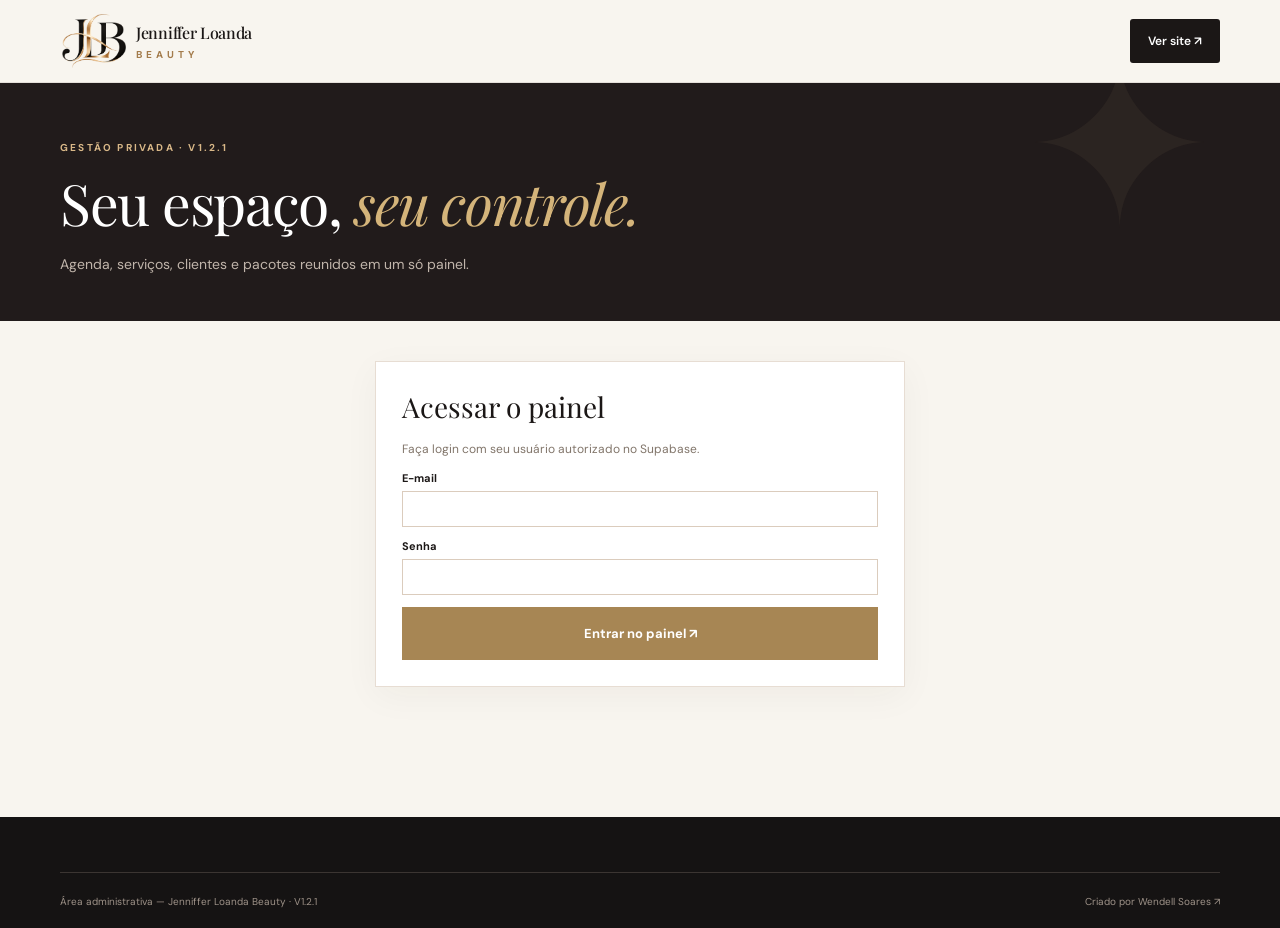
==== commit e7da3c48: "Add files via upload" ====
--- a/admin.html
+++ b/admin.html
@@ -1,13 +1,13 @@
 <!doctype html>
-<html lang="pt-BR"><head><meta charset="utf-8"><meta name="viewport" content="width=device-width,initial-scale=1"><meta name="robots" content="noindex,nofollow"><meta name="theme-color" content="#171416"><title>Painel V1.2 | Jenniffer Loanda Beauty</title><link rel="icon" href="assets/favicon.png"><link href="https://fonts.googleapis.com/css2?family=DM+Sans:wght@400;500;600;700&family=Playfair+Display:ital,wght@0,400;0,500;1,400&display=swap" rel="stylesheet"><link rel="stylesheet" href="style.css"><script src="config.js" defer></script><script src="shared.js" defer></script><script src="admin.js" defer></script></head>
+<html lang="pt-BR"><head><meta charset="utf-8"><meta name="viewport" content="width=device-width,initial-scale=1"><meta name="robots" content="noindex,nofollow"><meta name="theme-color" content="#171416"><title>Painel V1.2.1 | Jenniffer Loanda Beauty</title><link rel="icon" href="assets/favicon.png"><link href="https://fonts.googleapis.com/css2?family=DM+Sans:wght@400;500;600;700&family=Playfair+Display:ital,wght@0,400;0,500;1,400&display=swap" rel="stylesheet"><link rel="stylesheet" href="style.css"><script src="config.js" defer></script><script src="shared.js" defer></script><script src="admin.js" defer></script><script src="usuarios.js" defer></script></head>
 <body><header class="header"><div class="container head-inner"><a class="identity" href="index.html"><img src="assets/logo-jlb.png" alt="JLB"><span><strong>Jenniffer Loanda</strong><small>BEAUTY</small></span></a><a class="nav-cta" href="index.html">Ver site ↗</a></div></header>
-<div id="demoBanner" class="demo-banner" hidden></div><div class="app-hero"><div class="container"><div class="eyebrow">GESTÃO PRIVADA · V1.2</div><h1>Seu espaço, <em>seu controle.</em></h1><p>Agenda, serviços, clientes e pacotes reunidos em um só painel.</p></div></div>
+<div id="demoBanner" class="demo-banner" hidden></div><div class="app-hero"><div class="container"><div class="eyebrow">GESTÃO PRIVADA · V1.2.1</div><h1>Seu espaço, <em>seu controle.</em></h1><p>Agenda, serviços, clientes e pacotes reunidos em um só painel.</p></div></div>
 <main class="container admin-main">
 <section class="admin-card" id="loginCard" style="max-width:530px;margin:0 auto 30px"><h2>Acessar o painel</h2><p class="admin-note" id="loginInfo">Faça login com seu usuário autorizado no Supabase.</p><form id="loginForm" class="small-form"><label>E-mail<input type="email" id="adminEmail" autocomplete="username" required></label><label>Senha<input type="password" id="adminPassword" autocomplete="current-password" required></label><button type="submit" class="btn btn-gold">Entrar no painel ↗</button></form><p id="loginMessage" role="alert" class="notice error" hidden></p></section>
 <section id="dashboard" hidden>
-<div class="admin-header"><div><p class="eyebrow">JENNIFFER LOANDA BEAUTY</p><h1>Painel de gestão <em>V1.2</em></h1></div><button id="logoutBtn" type="button" class="mini-btn">Encerrar sessão</button></div>
+<div class="admin-header"><div><p class="eyebrow">JENNIFFER LOANDA BEAUTY</p><h1>Painel de gestão <em>V1.2.1</em></h1></div><button id="logoutBtn" type="button" class="mini-btn">Encerrar sessão</button></div>
 <div class="admin-stats"><div class="stat"><strong id="statConfirmed">0</strong><span>CONFIRMADAS</span></div><div class="stat"><strong id="statPending">0</strong><span>SOLICITAÇÕES PENDENTES</span></div><div class="stat"><strong id="statToday">0</strong><span>AGENDAMENTOS HOJE</span></div></div>
-<nav class="admin-section-nav" aria-label="Seções do painel"><a href="#agenda">Agenda</a><a href="#servicos-admin">Serviços</a><a href="#clientes-admin">Clientes</a><a href="#pacotes-admin">Pacotes</a><a href="#mensagens-admin">WhatsApp</a><a href="#bloqueios-admin">Bloqueios</a><a href="#expediente-admin">Expediente</a></nav>
+<nav class="admin-section-nav" aria-label="Seções do painel"><a href="#agenda">Agenda</a><a href="#servicos-admin">Serviços</a><a href="#clientes-admin">Clientes</a><a href="#pacotes-admin">Pacotes</a><a href="#mensagens-admin">WhatsApp</a><a href="#bloqueios-admin">Bloqueios</a><a href="#expediente-admin">Expediente</a><a href="#usuarios-admin" id="usersNav" hidden>Usuários</a></nav>
 <p id="adminMessage" class="notice" hidden role="status"></p>
 <section class="admin-card" id="agenda"><div class="section-label">01 · AGENDA</div><h2>Reservas e solicitações</h2><p class="admin-note">Remarque, confirme ou cancele horários. Os atendimentos externos continuam dependendo da sua aprovação. Avisos por WhatsApp são manuais.</p><div class="admin-controls"><label class="small-note" for="filterDate">A partir de <input type="date" id="filterDate"></label><select id="filterStatus" aria-label="Filtrar situação"><option value="">Todas as situações</option><option value="confirmado">Confirmadas</option><option value="pendente">Pendentes</option><option value="cancelado">Canceladas</option><option value="concluido">Concluídas</option></select><button id="reloadBtn" type="button" class="mini-btn">Atualizar ↻</button></div>
 <div class="table-wrap"><table class="admin-table"><thead><tr><th>Data / horário</th><th>Cliente</th><th>Serviço / local</th><th>Situação</th><th>Ações</th></tr></thead><tbody id="bookingRows"><tr><td colspan="5">Carregando...</td></tr></tbody></table></div><p class="small-note">O banco não permite reservas confirmadas sobrepostas. Após remarcação, entre em contato com a cliente; o calendário pessoal dela não é atualizado automaticamente.</p></section>
@@ -30,6 +30,14 @@
 
 <div class="admin-grid" id="bloqueios-admin"><section class="admin-card"><div class="section-label">06 · INDISPONIBILIDADE</div><h2>Bloquear datas e períodos</h2><p class="admin-note">Bloqueios ocultam horários futuros, mas não cancelam reservas existentes. Confira a agenda antes de criar um bloqueio.</p><form id="blockForm" class="small-form"><h3>Dia inteiro</h3><label>Data *<input type="date" id="blockDate" required></label><label>Motivo<input id="blockReason" maxlength="150" placeholder="Ex.: casamento externo"></label><button type="submit" class="mini-btn">Bloquear dia inteiro</button></form><hr class="section-rule"><form id="partialBlockForm" class="small-form"><h3>Apenas algumas horas</h3><label>Data *<input type="date" id="partialBlockDate" required></label><div class="form-grid"><label>De<input id="partialBlockStart" type="time" required></label><label>Até<input id="partialBlockEnd" type="time" required></label></div><label>Motivo<input id="partialBlockReason" maxlength="150" placeholder="Ex.: deslocamento"></label><button type="submit" class="mini-btn">Bloquear período</button></form></section><section class="admin-card"><h2>Indisponibilidades cadastradas</h2><div id="blocksList" class="admin-note">Nenhuma data bloqueada.</div></section></div>
 <section class="admin-card" id="expediente-admin"><div class="section-label">07 · EXPEDIENTE</div><h2>Horários semanais</h2><p class="admin-note">Configure o início e o fim de cada dia. Na agenda real, todos os dias começam desativados até serem liberados manualmente.</p><form id="hoursForm"><div id="hoursRows"></div><button type="submit" class="mini-btn">Salvar horários semanais</button></form></section>
+<section class="admin-card" id="usuarios-admin" hidden>
+  <div class="section-label">08 · ACESSO RESTRITO</div><h2>Usuários e permissões</h2>
+  <p class="admin-note">Somente MASTER. Convide administradoras por e-mail, sem definir senhas por elas. Desativar um acesso impede o uso das funções administrativas já existentes.</p>
+  <form id="inviteUserForm" class="panel-form"><div class="form-grid"><label>Nome completo *<input id="inviteName" maxlength="100" required></label><label>E-mail *<input id="inviteEmail" type="email" maxlength="150" required></label><label>Perfil<select id="inviteRole" disabled><option>Administradora</option></select></label></div><button class="mini-btn" id="inviteButton" type="submit">Enviar convite de acesso</button></form>
+  <p id="inviteResult" class="notice" role="status" hidden></p>
+  <div class="table-wrap"><table class="admin-table"><thead><tr><th>Usuário</th><th>Perfil</th><th>Situação</th><th>Ações</th></tr></thead><tbody id="usersRows"><tr><td colspan="4">Carregando acessos...</td></tr></tbody></table></div>
+  <p class="small-note">Acesso de recepção e profissional será liberado após separação das permissões por função. Convites dependem do envio de e-mails do Supabase Auth (SMTP).</p>
+</section>
 </section></main>
 <dialog id="rescheduleDialog" class="admin-dialog"><form id="rescheduleForm" class="small-form"><h2>Remarcar atendimento</h2><p id="rescheduleInfo" class="admin-note"></p><input type="hidden" id="rescheduleId"><label>Nova data *<input id="rescheduleDate" type="date" required></label><label>Novo horário *<input id="rescheduleTime" type="time" step="1800" required></label><p class="small-note">Será usado o tempo de atendimento já reservado. O sistema verifica expediente, bloqueios e conflitos.</p><div class="panel-actions"><button class="mini-btn" type="submit">Salvar remarcação</button><button class="mini-btn subtle" type="button" id="closeReschedule">Fechar</button></div></form></dialog>
-<footer class="footer"><div class="container footer-bottom"><span>Área administrativa — Jenniffer Loanda Beauty · V1.2</span><span>Criado por <a href="https://wendellsoares.jor.br" target="_blank" rel="noopener noreferrer">Wendell Soares ↗</a></span></div></footer></body></html>
+<footer class="footer"><div class="container footer-bottom"><span>Área administrativa — Jenniffer Loanda Beauty · V1.2.1</span><span>Criado por <a href="https://wendellsoares.jor.br" target="_blank" rel="noopener noreferrer">Wendell Soares ↗</a></span></div></footer></body></html>
--- a/style.css
+++ b/style.css
@@ -59,3 +59,6 @@
 .live-catalog-item:hover{border-color:#bd9765;background:#fff9f0}
 @media(max-width:760px){.live-catalog-items{grid-template-columns:1fr}.live-catalog{padding:17px}.live-catalog-item{padding:13px}}
 .panel-form label[hidden]{display:none!important}
+
+/* V1.2.1: elementos de acesso restrito não devem aparecer até autorização MASTER */
+[hidden]{display:none!important}
